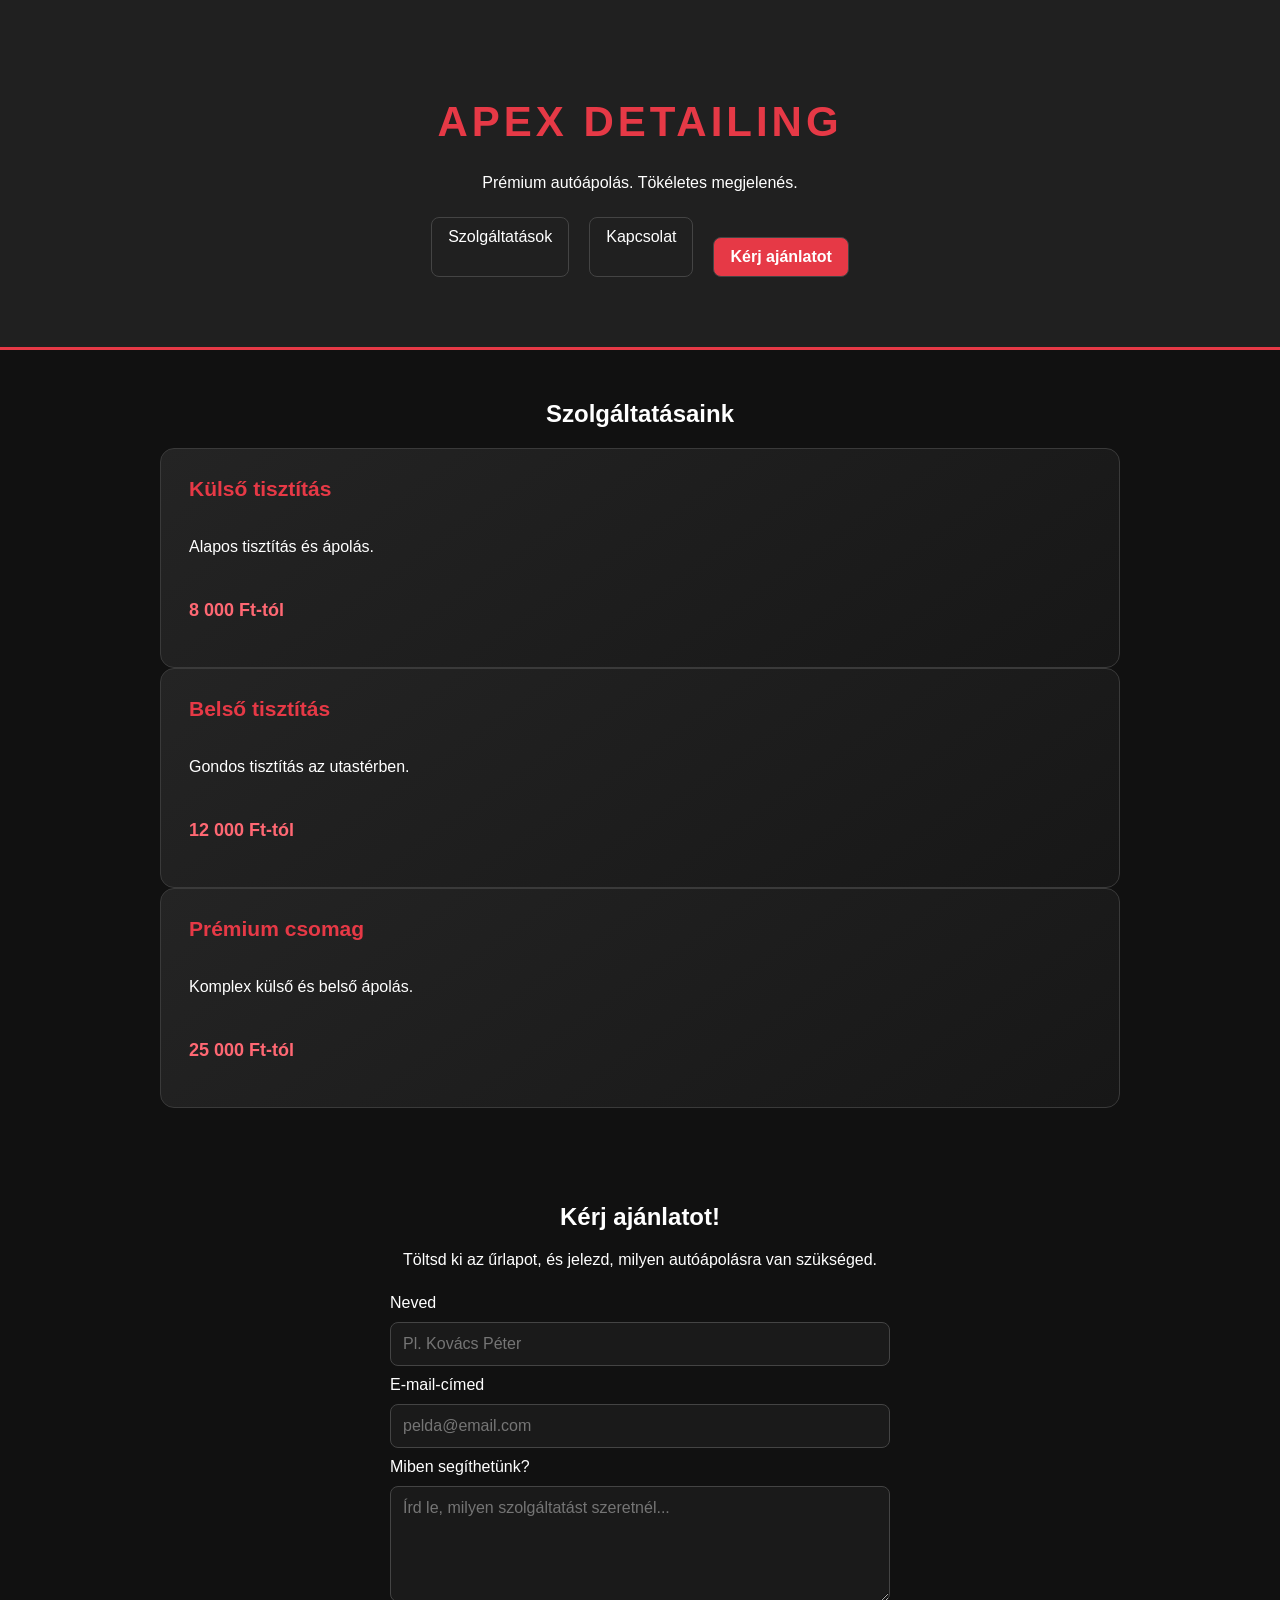
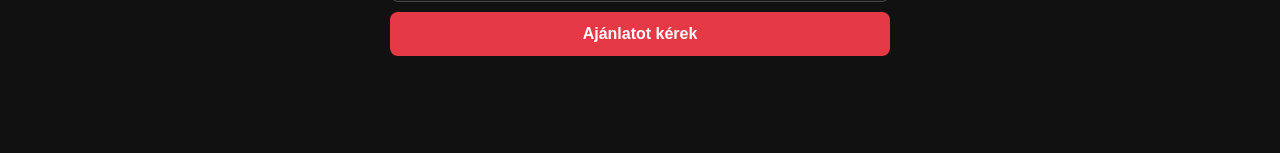
==== index.html @ 9c14421c "Initial commit: Apex Detailing website and portfolio" ====
<!DOCTYPE html>
<html lang="hu">
<head>
    <meta charset="UTF-8">
    <meta name="viewport" content="width=device-width, initial-scale=1.0">
    <title>Apex Detailing</title>
    <link rel="stylesheet" href="style.css">
</head>
<body>
    <header>
    <h1>APEX DETAILING</h1>
    <p>Prémium autóápolás. Tökéletes megjelenés.</p>

    <nav class="nav">
        <a href="#services">Szolgáltatások</a>
        <a href="#contact">Kapcsolat</a>
        <a href="#contact" class="cta-button">Kérj ajánlatot</a>
    </nav>
</header>




    <main>
        <h2>Szolgáltatásaink</h2>

        <section class="services" id="services"></section>
            <article>
                <h3>Külső tisztítás</h3>
                <p>Alapos tisztítás és ápolás.</p>
                <p>8 000 Ft-tól</p>
            </article>

            <article>
                <h3>Belső tisztítás</h3>
                <p>Gondos tisztítás az utastérben.</p>
                <p>12 000 Ft-tól</p>
            </article>

            <article>
                <h3>Prémium csomag</h3>
                <p>Komplex külső és belső ápolás.</p>
                <p>25 000 Ft-tól</p>
            </article>
        </section>

        
<footer id="contact">
    <h2>Kérj ajánlatot!</h2>
    <p>Töltsd ki az űrlapot, és jelezd, milyen autóápolásra van szükséged.</p>

    <form class="contact-form" id="contactForm">
        <label for="name">Neved</label>
        <input type="text" id="name" name="name"
               placeholder="Pl. Kovács Péter" required>

        <label for="email">E-mail-címed</label>
        <input type="email" id="email" name="email"
               placeholder="pelda@email.com" required>

        <label for="message">Miben segíthetünk?</label>
        <textarea id="message" name="message"
                  placeholder="Írd le, milyen szolgáltatást szeretnél..."
                  rows="5" required></textarea>

        <button type="submit">Ajánlatot kérek</button>
        <p id="formMessage" aria-live="polite"></p>
    </form>
</footer>

    </main>
<script src="script.js"></script></body>
</html>
---- style.css ----
* {
    box-sizing: border-box;
}

body {
    margin: 0;
    background: #111111;
    color: white;
    font-family: Arial, sans-serif;
}

header {
    text-align: center;
    padding: 70px 20px;
    background: #202020;
    border-bottom: 3px solid #e63946;
}

header h1 {
    font-size: 42px;
    letter-spacing: 4px;
    color: #e63946;
}

main {
    max-width: 1000px;
    margin: auto;
    padding: 30px 20px;
}

main > h2,
footer {
    text-align: center;
}

.services {
    display: flex;
    flex-wrap: wrap;
    gap: 20px;
}

article {
    flex: 1 1 220px;
    padding: 24px;
    background: #242424;
    border-radius: 12px;
    border: 1px solid #444444;
}

article h3 {
    color: #e63946;
}

footer {
    margin-top: 50px;
    padding: 25px;
}


article {
    transition: transform 0.25s ease, border-color 0.25s ease;
}

article:hover {
    transform: translateY(-6px);
    border-color: #e63946;
}


.nav {
    display: flex;
    justify-content: center;
    gap: 20px;
    margin-top: 25px;
    flex-wrap: wrap;
}

.nav a {
    color: white;
    text-decoration: none;
    padding: 10px 16px;
    border: 1px solid #444444;
    border-radius: 8px;
    transition: background-color 0.25s ease,
                border-color 0.25s ease;
}

.nav a:hover,
.nav a:focus-visible {
    background-color: #e63946;
    border-color: #e63946;
}

html {
    scroll-behavior: smooth;
}

.cta-button {
    display: inline-block;
    margin-top: 20px;
    padding: 12px 22px;
    background-color: #e63946;
    color: white;
    text-decoration: none;
    font-weight: bold;
    border-radius: 8px;
    transition: transform 0.2s ease,
                background-color 0.2s ease;
}

.cta-button:hover {
    background-color: #c92332;
    transform: translateY(-3px);
}


.contact-form {
    display: flex;
    flex-direction: column;
    gap: 10px;
    max-width: 500px;
    margin: 25px auto 0;
    text-align: left;
}

.contact-form input,
.contact-form textarea {
    width: 100%;
    padding: 12px;
    background: #1a1a1a;
    color: white;
    border: 1px solid #444;
    border-radius: 8px;
    font: inherit;
}

.contact-form input:focus,
.contact-form textarea:focus {
    outline: 2px solid #e63946;
    border-color: #e63946;
}

.contact-form button {
    padding: 13px;
    background: #e63946;
    color: white;
    border: none;
    border-radius: 8px;
    font-size: 16px;
    font-weight: bold;
    cursor: pointer;
    transition: background-color 0.2s ease;
}

.contact-form button:hover {
    background: #c92332;
}


/* Mobilos megjelenés */
@media (max-width: 600px) {
    header {
        padding: 45px 16px;
    }

    header h1 {
        font-size: 30px;
        letter-spacing: 2px;
    }

    header p {
        font-size: 14px;
    }

    .nav {
        gap: 10px;
    }

    .nav a {
        padding: 10px 12px;
    }

    main {
        padding: 24px 16px;
    }

    .services {
        flex-direction: column;
    }

    article {
        flex: 1 1 auto;
    }

    .contact-form {
        width: 100%;
    }

    .cta-button {
        max-width: 100%;
    }
}


article {
    position: relative;
    display: flex;
    flex-direction: column;
    min-height: 220px;
    padding: 28px;
    background: linear-gradient(145deg, #242424, #171717);
    border: 1px solid #3a3a3a;
    border-radius: 14px;
    transition: transform 0.25s ease,
                border-color 0.25s ease,
                box-shadow 0.25s ease;
}

article:hover {
    transform: translateY(-6px);
    border-color: #e63946;
    box-shadow: 0 10px 30px rgba(230, 57, 70, 0.12);
}

article h3 {
    margin-top: 0;
    font-size: 21px;
}

article p:last-child {
    margin-top: auto;
    padding-top: 12px;
    color: #ff6873;
    font-size: 18px;
    font-weight: bold;
}
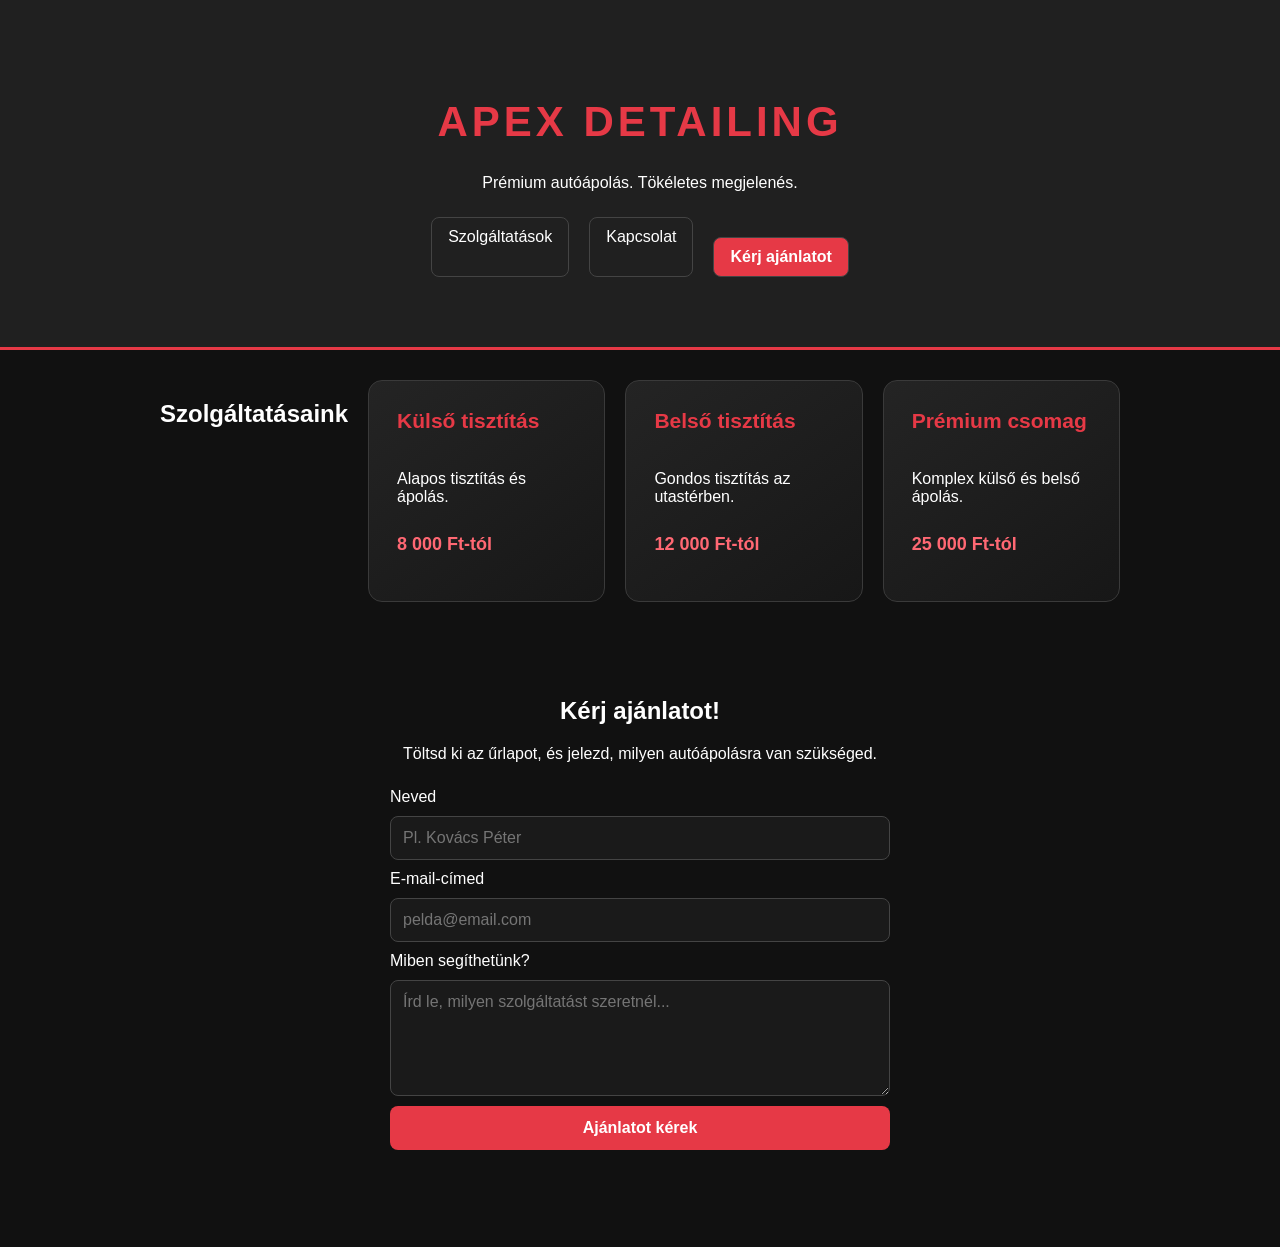
==== commit 11e69725: "Fix services HTML structure" ====
--- a/index.html
+++ b/index.html
@@ -4,28 +4,26 @@
 <head>
     <meta charset="UTF-8">
     <meta name="viewport" content="width=device-width, initial-scale=1.0">
-    <title>Apex Detailing</title>
+    <meta name="description" content="Prémium autóápolás és detailing. Kérj személyre szabott ajánlatot!">
+    <title>Apex Detailing | Prémium autóápolás</title>
     <link rel="stylesheet" href="style.css">
 </head>
 <body>
     <header>
-    <h1>APEX DETAILING</h1>
-    <p>Prémium autóápolás. Tökéletes megjelenés.</p>
+        <h1>APEX DETAILING</h1>
+        <p>Prémium autóápolás. Tökéletes megjelenés.</p>
 
-    <nav class="nav">
-        <a href="#services">Szolgáltatások</a>
-        <a href="#contact">Kapcsolat</a>
-        <a href="#contact" class="cta-button">Kérj ajánlatot</a>
-    </nav>
-</header>
-
-
-
+        <nav class="nav">
+            <a href="#services">Szolgáltatások</a>
+            <a href="#contact">Kapcsolat</a>
+            <a href="#contact" class="cta-button">Kérj ajánlatot</a>
+        </nav>
+    </header>
 
     <main>
-        <h2>Szolgáltatásaink</h2>
+        <section class="services" id="services">
+            <h2>Szolgáltatásaink</h2>
 
-        <section class="services" id="services"></section>
             <article>
                 <h3>Külső tisztítás</h3>
                 <p>Alapos tisztítás és ápolás.</p>
@@ -45,30 +43,30 @@
             </article>
         </section>
 
-        
-<footer id="contact">
-    <h2>Kérj ajánlatot!</h2>
-    <p>Töltsd ki az űrlapot, és jelezd, milyen autóápolásra van szükséged.</p>
+        <footer id="contact">
+            <h2>Kérj ajánlatot!</h2>
+            <p>Töltsd ki az űrlapot, és jelezd, milyen autóápolásra van szükséged.</p>
 
-    <form class="contact-form" id="contactForm">
-        <label for="name">Neved</label>
-        <input type="text" id="name" name="name"
-               placeholder="Pl. Kovács Péter" required>
+            <form class="contact-form" id="contactForm">
+                <label for="name">Neved</label>
+                <input type="text" id="name" name="name"
+                       placeholder="Pl. Kovács Péter" required>
 
-        <label for="email">E-mail-címed</label>
-        <input type="email" id="email" name="email"
-               placeholder="pelda@email.com" required>
+                <label for="email">E-mail-címed</label>
+                <input type="email" id="email" name="email"
+                       placeholder="pelda@email.com" required>
 
-        <label for="message">Miben segíthetünk?</label>
-        <textarea id="message" name="message"
-                  placeholder="Írd le, milyen szolgáltatást szeretnél..."
-                  rows="5" required></textarea>
+                <label for="message">Miben segíthetünk?</label>
+                <textarea id="message" name="message"
+                          placeholder="Írd le, milyen szolgáltatást szeretnél..."
+                          rows="5" required></textarea>
 
-        <button type="submit">Ajánlatot kérek</button>
-        <p id="formMessage" aria-live="polite"></p>
-    </form>
-</footer>
+                <button type="submit">Ajánlatot kérek</button>
+                <p id="formMessage" aria-live="polite"></p>
+            </form>
+        </footer>
+    </main>
 
-    </main>
-<script src="script.js"></script></body>
+    <script src="script.js"></script>
+</body>
 </html>
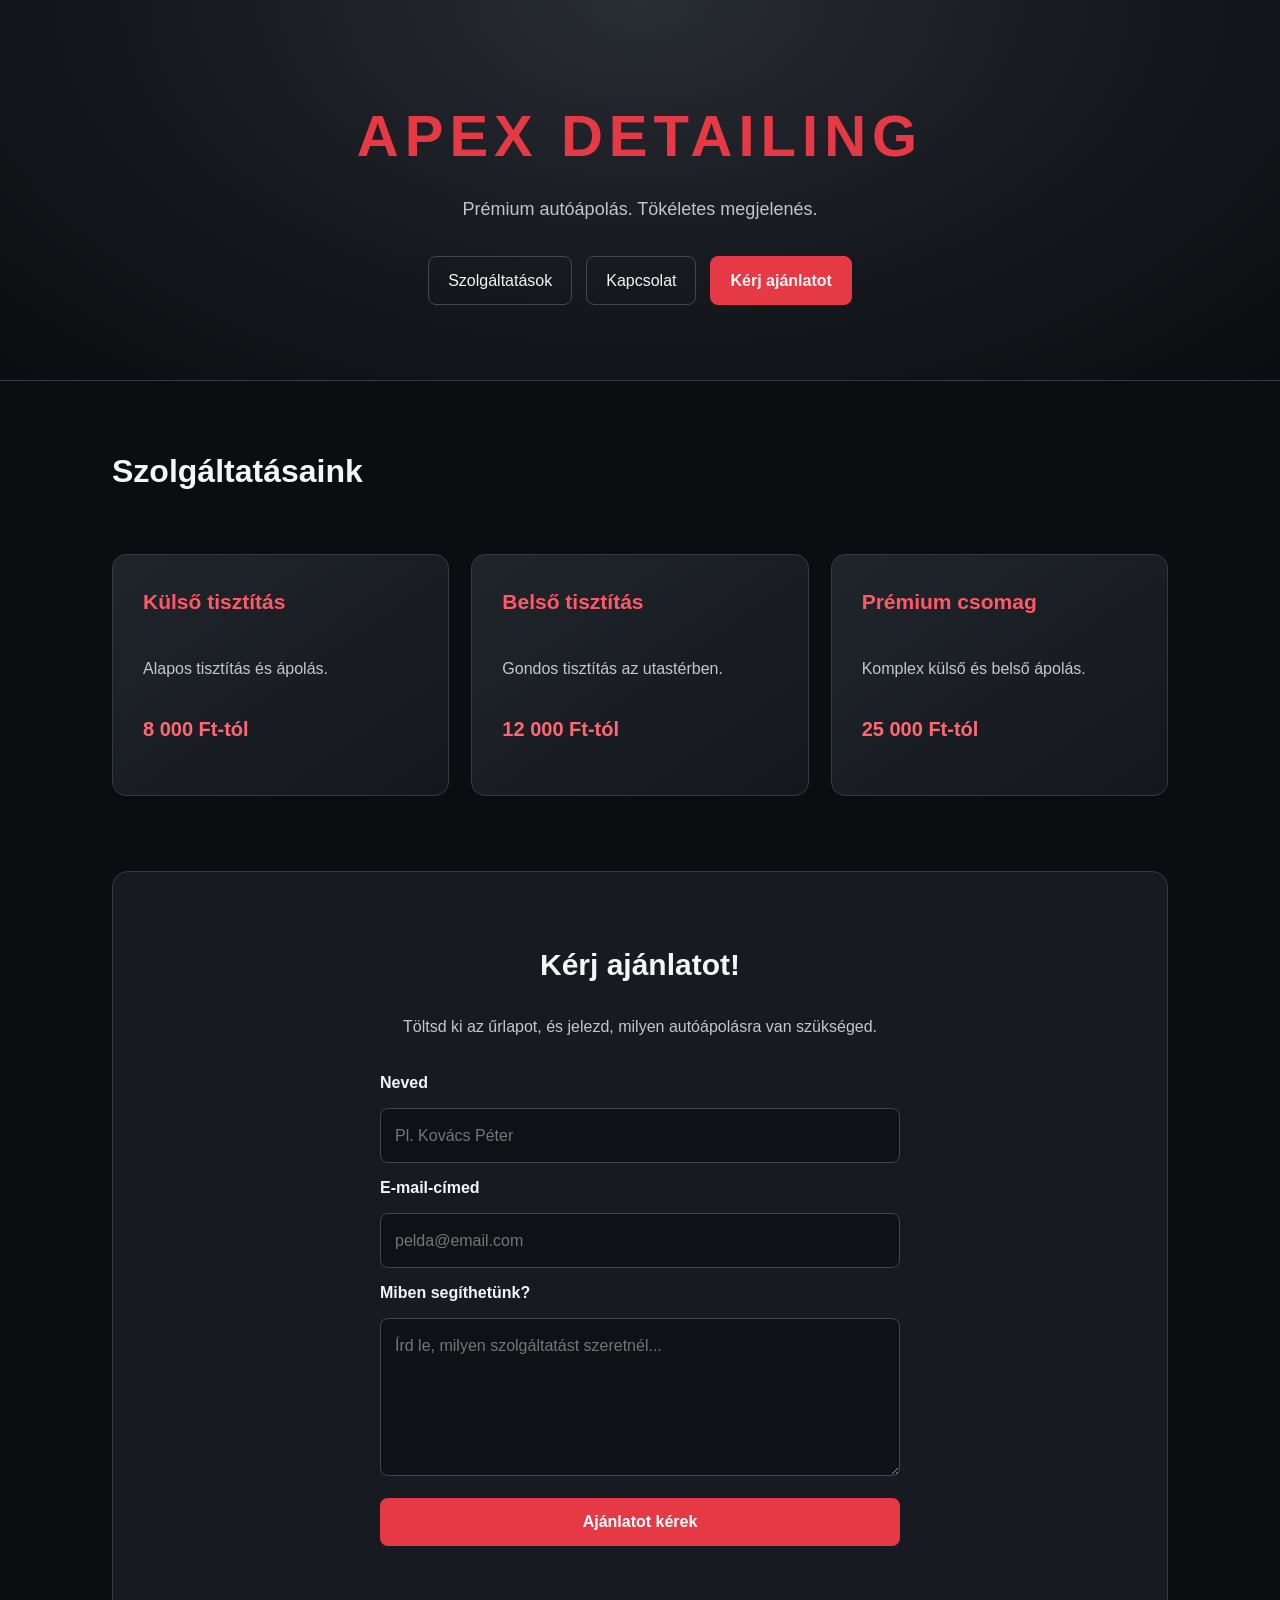
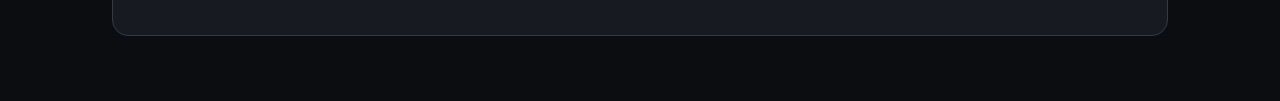
==== commit 3dc9e968: "Fix services card layout" ====
--- a/index.html
+++ b/index.html
@@ -24,23 +24,27 @@
         <section class="services" id="services">
             <h2>Szolgáltatásaink</h2>
 
-            <article>
-                <h3>Külső tisztítás</h3>
-                <p>Alapos tisztítás és ápolás.</p>
-                <p>8 000 Ft-tól</p>
-            </article>
+                <div class="services-grid">
+                    <article>
+                        <h3>Külső tisztítás</h3>
+                        <p>Alapos tisztítás és ápolás.</p>
+                        <p>8 000 Ft-tól</p>
+                    </article>
 
-            <article>
-                <h3>Belső tisztítás</h3>
-                <p>Gondos tisztítás az utastérben.</p>
-                <p>12 000 Ft-tól</p>
-            </article>
+                    <article>
+                        <h3>Belső tisztítás</h3>
+                        <p>Gondos tisztítás az utastérben.</p>
+                        <p>12 000 Ft-tól</p>
+                    </article>
 
-            <article>
-                <h3>Prémium csomag</h3>
-                <p>Komplex külső és belső ápolás.</p>
-                <p>25 000 Ft-tól</p>
-            </article>
+                    <article>
+                        <h3>Prémium csomag</h3>
+                        <p>Komplex külső és belső ápolás.</p>
+                        <p>25 000 Ft-tól</p>
+                    </article>
+                </div>
+
+            
         </section>
 
         <footer id="contact">
--- a/style.css
+++ b/style.css
@@ -3,134 +3,164 @@
     box-sizing: border-box;
 }
 
+html {
+    scroll-behavior: smooth;
+}
+
 body {
     margin: 0;
-    background: #111111;
-    color: white;
+    background: #0b0d10;
+    color: #f5f5f5;
     font-family: Arial, sans-serif;
+    line-height: 1.6;
 }
 
 header {
     text-align: center;
-    padding: 70px 20px;
-    background: #202020;
-    border-bottom: 3px solid #e63946;
+    padding: 90px 20px 75px;
+    background:
+        radial-gradient(ellipse at top, #292d34 0%, #15181d 55%, #0b0d10 100%);
+    border-bottom: 1px solid #343a43;
 }
 
 header h1 {
-    font-size: 42px;
-    letter-spacing: 4px;
+    margin: 0;
+    font-size: clamp(34px, 6vw, 58px);
+    letter-spacing: 6px;
     color: #e63946;
 }
 
+header p {
+    color: #c2c5ca;
+    font-size: 18px;
+    margin: 12px 0 0;
+}
+
+.nav {
+    display: flex;
+    justify-content: center;
+    align-items: center;
+    flex-wrap: wrap;
+    gap: 14px;
+    margin-top: 32px;
+}
+
+.nav a {
+    color: #f5f5f5;
+    text-decoration: none;
+    padding: 11px 19px;
+    border: 1px solid #414751;
+    border-radius: 8px;
+    transition: 0.2s ease;
+}
+
+.nav a:hover,
+.nav a:focus-visible {
+    background: #e63946;
+    border-color: #e63946;
+}
+
+.nav .cta-button {
+    background: #e63946;
+    border-color: #e63946;
+    font-weight: bold;
+}
+
+.nav .cta-button:hover {
+    background: #c92332;
+}
+
 main {
-    max-width: 1000px;
+    max-width: 1100px;
     margin: auto;
-    padding: 30px 20px;
-}
-
-main > h2,
-footer {
-    text-align: center;
+    padding: 65px 22px;
+}
+
+.services h2 {
+    text-align: center;
+    font-size: 32px;
+    margin: 0 0 35px;
 }
 
 .services {
     display: flex;
     flex-wrap: wrap;
-    gap: 20px;
+    gap: 22px;
 }
 
 article {
-    flex: 1 1 220px;
-    padding: 24px;
-    background: #242424;
-    border-radius: 12px;
-    border: 1px solid #444444;
-}
-
-article h3 {
-    color: #e63946;
-}
-
-footer {
-    margin-top: 50px;
-    padding: 25px;
-}
-
-
-article {
-    transition: transform 0.25s ease, border-color 0.25s ease;
+    flex: 1 1 260px;
+    min-height: 230px;
+    display: flex;
+    flex-direction: column;
+    padding: 30px;
+    background: linear-gradient(145deg, #20252c, #14171c);
+    border: 1px solid #343a43;
+    border-radius: 14px;
+    transition: 0.25s ease;
 }
 
 article:hover {
     transform: translateY(-6px);
     border-color: #e63946;
-}
-
-
-.nav {
-    display: flex;
-    justify-content: center;
-    gap: 20px;
-    margin-top: 25px;
-    flex-wrap: wrap;
-}
-
-.nav a {
-    color: white;
-    text-decoration: none;
-    padding: 10px 16px;
-    border: 1px solid #444444;
-    border-radius: 8px;
-    transition: background-color 0.25s ease,
-                border-color 0.25s ease;
-}
-
-.nav a:hover,
-.nav a:focus-visible {
-    background-color: #e63946;
-    border-color: #e63946;
-}
-
-html {
-    scroll-behavior: smooth;
-}
-
-.cta-button {
-    display: inline-block;
-    margin-top: 20px;
-    padding: 12px 22px;
-    background-color: #e63946;
-    color: white;
-    text-decoration: none;
-    font-weight: bold;
-    border-radius: 8px;
-    transition: transform 0.2s ease,
-                background-color 0.2s ease;
-}
-
-.cta-button:hover {
-    background-color: #c92332;
-    transform: translateY(-3px);
-}
-
+    box-shadow: 0 12px 30px rgba(230, 57, 70, 0.12);
+}
+
+article h3 {
+    color: #ff5965;
+    font-size: 21px;
+    margin-top: 0;
+}
+
+article p {
+    color: #c3c7ce;
+}
+
+article p:last-child {
+    margin-top: auto;
+    padding-top: 15px;
+    color: #ff6873;
+    font-size: 20px;
+    font-weight: bold;
+}
+
+footer {
+    margin-top: 75px;
+    padding: 45px 25px;
+    text-align: center;
+    background: #171b21;
+    border: 1px solid #343a43;
+    border-radius: 16px;
+}
+
+footer h2 {
+    font-size: 30px;
+}
+
+footer > p {
+    color: #c3c7ce;
+}
 
 .contact-form {
     display: flex;
     flex-direction: column;
-    gap: 10px;
-    max-width: 500px;
-    margin: 25px auto 0;
+    gap: 12px;
+    max-width: 520px;
+    margin: 30px auto 0;
     text-align: left;
+}
+
+.contact-form label {
+    font-weight: bold;
 }
 
 .contact-form input,
 .contact-form textarea {
     width: 100%;
-    padding: 12px;
-    background: #1a1a1a;
+    padding: 14px;
+    background: #0e1116;
     color: white;
-    border: 1px solid #444;
+    border: 1px solid #414751;
     border-radius: 8px;
     font: inherit;
 }
@@ -142,7 +172,8 @@
 }
 
 .contact-form button {
-    padding: 13px;
+    margin-top: 10px;
+    padding: 15px;
     background: #e63946;
     color: white;
     border: none;
@@ -150,39 +181,43 @@
     font-size: 16px;
     font-weight: bold;
     cursor: pointer;
-    transition: background-color 0.2s ease;
+    transition: 0.2s ease;
 }
 
 .contact-form button:hover {
     background: #c92332;
-}
-
-
-/* Mobilos megjelenés */
+    transform: translateY(-2px);
+}
+
+#formMessage {
+    color: #8ee0a1;
+    text-align: center;
+}
+
 @media (max-width: 600px) {
     header {
-        padding: 45px 16px;
+        padding: 55px 16px;
     }
 
     header h1 {
-        font-size: 30px;
-        letter-spacing: 2px;
+        letter-spacing: 3px;
     }
 
     header p {
-        font-size: 14px;
+        font-size: 15px;
     }
 
     .nav {
-        gap: 10px;
+        flex-direction: column;
     }
 
     .nav a {
-        padding: 10px 12px;
+        width: 100%;
+        max-width: 260px;
     }
 
     main {
-        padding: 24px 16px;
+        padding: 40px 16px;
     }
 
     .services {
@@ -190,50 +225,23 @@
     }
 
     article {
-        flex: 1 1 auto;
-    }
-
-    .contact-form {
-        width: 100%;
-    }
-
-    .cta-button {
-        max-width: 100%;
-    }
-}
-
-
-article {
-    position: relative;
-    display: flex;
-    flex-direction: column;
-    min-height: 220px;
-    padding: 28px;
-    background: linear-gradient(145deg, #242424, #171717);
-    border: 1px solid #3a3a3a;
-    border-radius: 14px;
-    transition: transform 0.25s ease,
-                border-color 0.25s ease,
-                box-shadow 0.25s ease;
-}
-
-article:hover {
-    transform: translateY(-6px);
-    border-color: #e63946;
-    box-shadow: 0 10px 30px rgba(230, 57, 70, 0.12);
-}
-
-article h3 {
-    margin-top: 0;
-    font-size: 21px;
-}
-
-article p:last-child {
-    margin-top: auto;
-    padding-top: 12px;
-    color: #ff6873;
-    font-size: 18px;
-    font-weight: bold;
-}
-
-
+        min-height: 190px;
+    }
+
+    footer {
+        padding: 30px 16px;
+    }
+}
+
+.services-grid {
+    display: grid;
+    grid-template-columns: repeat(3, minmax(0, 1fr));
+    gap: 22px;
+    width: 100%;
+}
+
+@media (max-width: 700px) {
+    .services-grid {
+        grid-template-columns: 1fr;
+    }
+}
